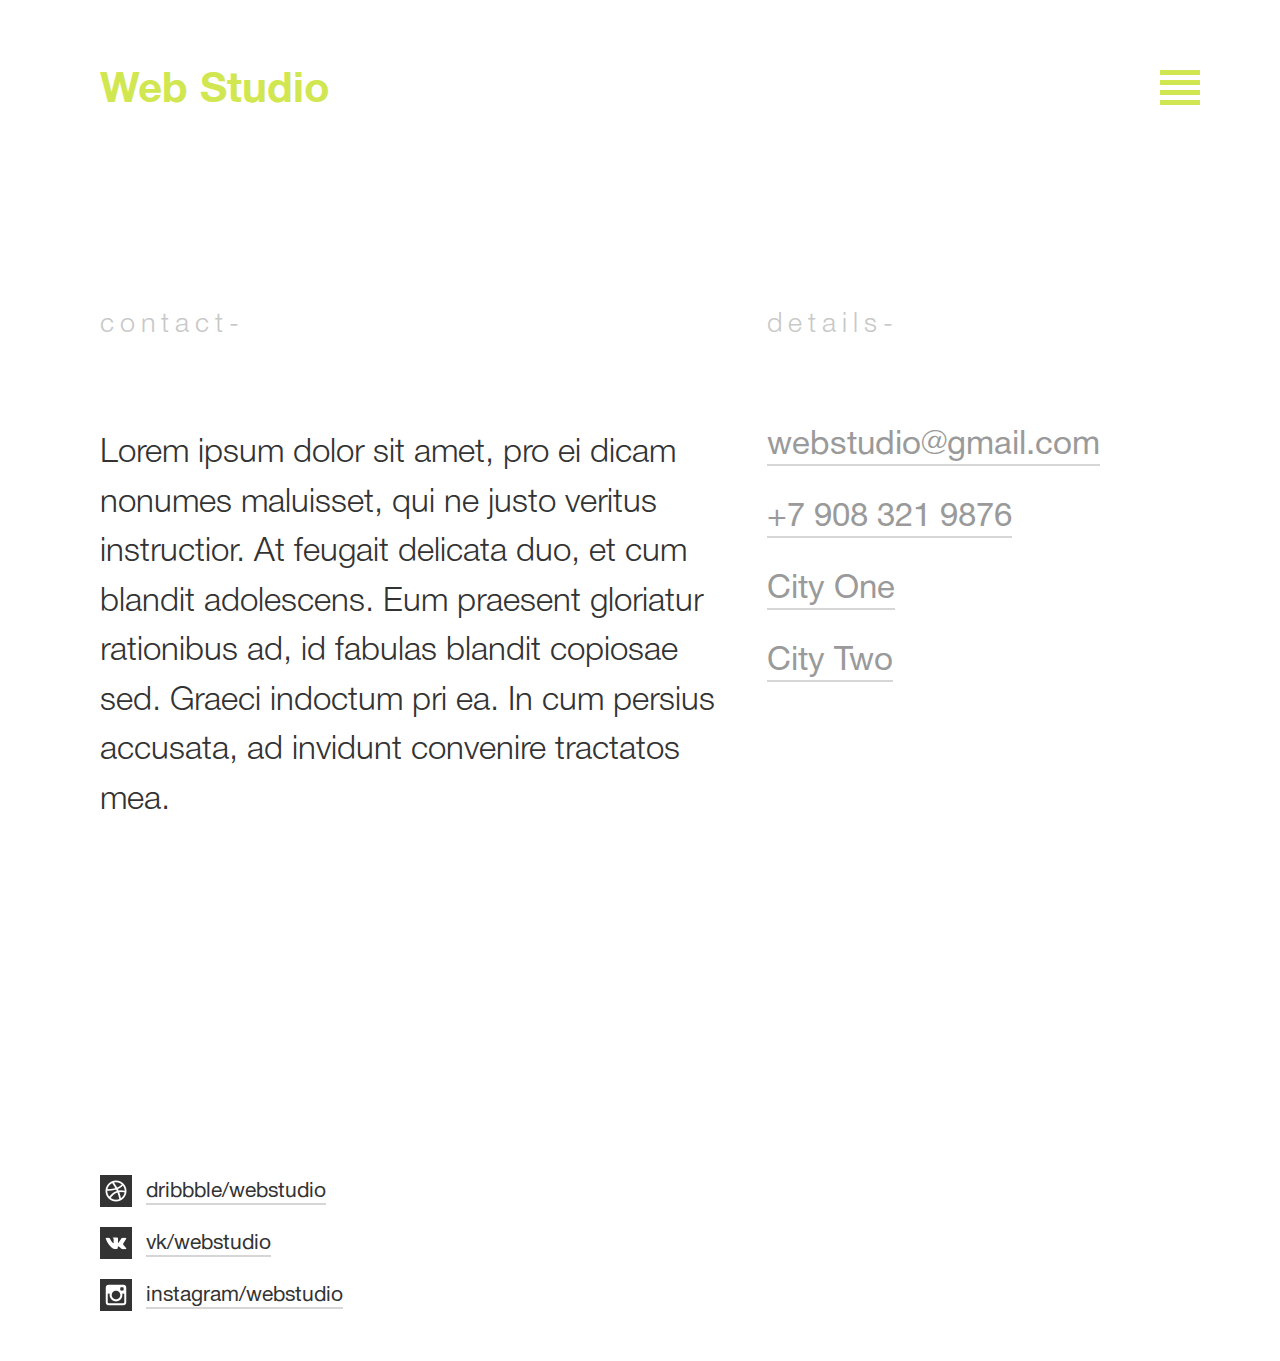
==== contact.html @ 8dd9d533 "minor changes" ====
<!DOCTYPE html>
<html lang="ru">
<head>
    <meta charset="UTF-8">
    <title>Web Studio - Contact</title>
    <link rel="stylesheet" href="assets/css/style.css">
    <script src="assets/js/jquery-2.1.4.min.js"></script>
    <script src="assets/js/footer.js"></script>
</head>
<body>
<!-- ============================================================ -->
                        <!-- HEADER -->
<!-- ============================================================ -->
    <div class="header">
        <div class="l-container">
            <div class="l-left">
                <div class="header__logo header__logo--contacts">Web Studio</div>
            </div>
            <div class="l-right">
                <div class="header__menu-btn">
                    <div class="header__line header__line--contacts"></div>
                    <div class="header__line header__line--contacts"></div>
                    <div class="header__line header__line--contacts"></div>
                    <div class="header__line header__line--contacts"></div>
                </div>
            </div>
        </div>
    </div>
<!-- ============================================================ -->
                        <!-- END HEADER -->
<!-- ============================================================ -->
<!-- ============================================================ -->
                        <!-- GRID -->
<!-- ============================================================ -->
<div class="grid">
    <div class="l-container">
        <div class="grid__item grid__item--left grid__7">
            <div class="description__header">contact-</div>
            <div class="description__body">
               Lorem ipsum dolor sit amet, pro ei dicam nonumes maluisset, qui ne
               justo veritus instructior. At feugait delicata duo, et cum blandit
               adolescens. Eum praesent gloriatur rationibus ad, id fabulas blandit
               copiosae sed. Graeci indoctum pri ea. In cum persius accusata, ad
               invidunt convenire tractatos mea. 
            </div>
        </div>
        <div class="grid__item grid__item--right grid__5">
            <div class="description__header">details-</div>
            <a class="description__link" href="#">webstudio@gmail.com</a>
            </br><a class="description__link" href="#">+7 908 321 9876</a>
            </br><a class="description__link">City One</a>    
            </br><a class="description__link">City Two</a>
        </div>
    </div>
</div>
<!-- ============================================================ -->
                        <!-- END GRID -->
<!-- ============================================================ -->
<!-- ============================================================ -->
                        <!-- GRID -->
<!-- ============================================================ -->
<div class="grid">
    <div class="l-container">
        <div class="grid__item grid__12">
            <img src="http://placehold.it/1100x400" alt="" class="grid__image"></div>
        </div>
    </div>
</div>
<!-- ============================================================ -->
                        <!-- END GRID -->
<!-- ============================================================ -->
<!-- ============================================================ -->
                        <!-- FOOTER -->
<!-- ============================================================ -->
    <div class="footer">
        <div class="l-container">
            <div class="l-left">
                <div class="footer__social-line footer__social-line--dribbble">
                    <img class="footer__social-img" src="assets/img/dribbble.png"
                    alt="dribbble">
                    <a class="footer__social-link " 
                        href="https://dribbble.com/webstudio">
                        dribbble/webstudio
                    </a>
                </div>
                <div class="footer__social-line footer__social-line--vk">
                    <img class="footer__social-img" src="assets/img/vk.png" alt="vk">
                    <a class="footer__social-link" 
                        href="https://vk.com/webstudio">
                        vk/webstudio 
                    </a>
                </div>
                <div class="footer__social-line footer__social-line--instagram">
                    <img class="footer__social-img" src="assets/img/instagram.png"
                    alt="instagram">
                    <a class="footer__social-link" 
                        href="https://www.instagram.com/webstudio/">
                        instagram/webstudio 
                    </a>
                </div>
            </div>
            <div class="l-right"></div>
        </div>
    </div>    
<!-- ============================================================ -->
                        <!-- END FOOTER -->
<!-- ============================================================ -->

</body>
</html>
---- assets/css/style.css ----
/* line 5, ../../../../../../../../Ruby22-x64/lib/ruby/gems/2.2.0/gems/compass-core-1.0.3/stylesheets/compass/reset/_utilities.scss */
html, body, div, span, applet, object, iframe,
h1, h2, h3, h4, h5, h6, p, blockquote, pre,
a, abbr, acronym, address, big, cite, code,
del, dfn, em, img, ins, kbd, q, s, samp,
small, strike, strong, sub, sup, tt, var,
b, u, i, center,
dl, dt, dd, ol, ul, li,
fieldset, form, label, legend,
table, caption, tbody, tfoot, thead, tr, th, td,
article, aside, canvas, details, embed,
figure, figcaption, footer, header, hgroup,
menu, nav, output, ruby, section, summary,
time, mark, audio, video {
  margin: 0;
  padding: 0;
  border: 0;
  font: inherit;
  font-size: 100%;
  vertical-align: baseline;
}

/* line 22, ../../../../../../../../Ruby22-x64/lib/ruby/gems/2.2.0/gems/compass-core-1.0.3/stylesheets/compass/reset/_utilities.scss */
html {
  line-height: 1;
}

/* line 24, ../../../../../../../../Ruby22-x64/lib/ruby/gems/2.2.0/gems/compass-core-1.0.3/stylesheets/compass/reset/_utilities.scss */
ol, ul {
  list-style: none;
}

/* line 26, ../../../../../../../../Ruby22-x64/lib/ruby/gems/2.2.0/gems/compass-core-1.0.3/stylesheets/compass/reset/_utilities.scss */
table {
  border-collapse: collapse;
  border-spacing: 0;
}

/* line 28, ../../../../../../../../Ruby22-x64/lib/ruby/gems/2.2.0/gems/compass-core-1.0.3/stylesheets/compass/reset/_utilities.scss */
caption, th, td {
  text-align: left;
  font-weight: normal;
  vertical-align: middle;
}

/* line 30, ../../../../../../../../Ruby22-x64/lib/ruby/gems/2.2.0/gems/compass-core-1.0.3/stylesheets/compass/reset/_utilities.scss */
q, blockquote {
  quotes: none;
}
/* line 103, ../../../../../../../../Ruby22-x64/lib/ruby/gems/2.2.0/gems/compass-core-1.0.3/stylesheets/compass/reset/_utilities.scss */
q:before, q:after, blockquote:before, blockquote:after {
  content: "";
  content: none;
}

/* line 32, ../../../../../../../../Ruby22-x64/lib/ruby/gems/2.2.0/gems/compass-core-1.0.3/stylesheets/compass/reset/_utilities.scss */
a img {
  border: none;
}

/* line 116, ../../../../../../../../Ruby22-x64/lib/ruby/gems/2.2.0/gems/compass-core-1.0.3/stylesheets/compass/reset/_utilities.scss */
article, aside, details, figcaption, figure, footer, header, hgroup, main, menu, nav, section, summary {
  display: block;
}

/* line 2, ../sass/_layout.scss */
.l-container {
  margin: 0 auto;
  width: 1300px;
  padding: 0 100px;
  box-sizing: border-box;
}
/* line 7, ../sass/_layout.scss */
.l-container--justify:after {
  display: inline-block;
  width: 100%;
  content: '';
}

/* line 13, ../sass/_layout.scss */
.l-left {
  float: left;
}

/* line 16, ../sass/_layout.scss */
.l-right {
  float: right;
}

@font-face {
  font-family: "HelveticaNeueCyr-Light";
  src: url('../fonts/HelveticaNeueCyr-Light.otf?1371298208') format('opentype');
}
@font-face {
  font-family: "HelveticaNeueCyr-Roman";
  src: url('../fonts/HelveticaNeueCyr-Roman.otf?1371298208') format('opentype');
}
@font-face {
  font-family: "HelveticaNeueCyr-Bold";
  src: url('../fonts/HelveticaNeueCyr-Bold.otf?1371298208') format('opentype');
}
/* line 1, ../sass/_header.scss */
.header {
  padding-top: 70px;
  padding-bottom: 200px;
  overflow: hidden;
}
/* line 5, ../sass/_header.scss */
.header__logo {
  font-family: HelveticaNeueCyr-Bold, sans-serif;
  font-size: 42px;
}
/* line 8, ../sass/_header.scss */
.header__logo--portfolio {
  color: #26ade4;
}
/* line 9, ../sass/_header.scss */
.header__logo--studio {
  color: #4ecdc4;
}
/* line 10, ../sass/_header.scss */
.header__logo--price {
  color: #c32361;
}
/* line 11, ../sass/_header.scss */
.header__logo--contacts {
  color: #d1e751;
}
/* line 14, ../sass/_header.scss */
.header__line {
  height: 5px;
  width: 40px;
  margin-bottom: 5px;
}
/* line 18, ../sass/_header.scss */
.header__line--portfolio {
  background: #26ade4;
}
/* line 19, ../sass/_header.scss */
.header__line--studio {
  background: #4ecdc4;
}
/* line 20, ../sass/_header.scss */
.header__line--price {
  background: #c32361;
}
/* line 21, ../sass/_header.scss */
.header__line--contacts {
  background: #d1e751;
}

/* line 2, ../sass/_menu.scss */
.menu {
  /* transition: padding 0.2s ease-out 0s; */
  /* display: none; */
  padding-top: 70px;
  /* padding: 70px 100px 100px; */
  /* width: 100%; */
  /* height: 100%; */
  /* max-width: 1300px; */
  background: #FFF none repeat scroll 0% 0%;
  /* position: fixed; */
  z-index: 1000;
  overflow: hidden;
  top: 0px;
  left: 0px;
}
/* line 17, ../sass/_menu.scss */
.menu__close-btn {
  cursor: pointer;
  width: 40px;
  height: 40px;
  float: right;
  position: relative;
  clear: both;
  vertical-align: middle;
}
/* line 26, ../sass/_menu.scss */
.menu__line {
  width: 40px;
  height: 5px;
  position: absolute;
  top: 20px;
  left: 20px;
  margin-left: -20px;
  background: #D6D6D7 none repeat scroll 0% 0%;
}
/* line 34, ../sass/_menu.scss */
.menu__line--left {
  transform: rotate(45deg);
}
/* line 37, ../sass/_menu.scss */
.menu__line--right {
  transform: rotate(-45deg);
}
/* line 41, ../sass/_menu.scss */
.menu__list {
  padding-top: 50px;
  text-align: right;
  float: right;
  clear: right;
}
/* line 47, ../sass/_menu.scss */
.menu__item {
  /* font-size: 3.8rem; */
  /* line-height: 3.8rem; */
  /* opacity: 0; */
  /* transform: translate(160px, 0px); */
  margin-bottom: 30px;
}
/* line 53, ../sass/_menu.scss */
.menu__item--email {
  padding-top: 30px;
}
/* line 57, ../sass/_menu.scss */
.menu__link {
  text-decoration: none;
  font-size: 38px;
  line-height: 38px;
  font-family: HelveticaNeueCyr-Light,sans-serif;
  color: #333333;
  position: relative;
}
/* line 64, ../sass/_menu.scss */
.menu__link--contact {
  margin-bottom: 35px;
  padding-bottom: 2px;
  font-size: 33px;
  color: #9a9a9a;
  border-bottom: 2px solid #D6D6D7;
  transition: all 0.4s cubic-bezier(0.19, 1, 0.22, 1) 0s;
}
/* line 71, ../sass/_menu.scss */
.menu__link--contact:hover {
  border-color: #4DBCE9;
}
/* line 76, ../sass/_menu.scss */
.menu__dot {
  border-radius: 100%;
  background-clip: padding-box;
  width: 8px;
  height: 8px;
  position: absolute;
  left: -20px;
  top: 20px;
  background-color: red;
}

/* line 1, ../sass/_footer.scss */
.footer {
  margin-top: 200px;
  padding-bottom: 40px;
  overflow: hidden;
}
/* line 5, ../sass/_footer.scss */
.footer__social-line {
  padding: 10px 0;
}
/* line 8, ../sass/_footer.scss */
.footer__social-img {
  width: 32px;
  vertical-align: middle;
  margin-right: 10px;
}
/* line 13, ../sass/_footer.scss */
.footer__social-link {
  vertical-align: middle;
  padding-bottom: 2px;
  text-decoration: none;
  color: #333333;
  font-size: 21px;
  border-bottom: 2px solid #D6D6D7;
  transition: all 0.4s cubic-bezier(0.19, 1, 0.22, 1) 0s;
  /* &--dribbble:hover {border-color: $dribble-color;} */
  /* &--vk:hover { border-color: $vk-color; } */
  /* &--instagram:hover {border-color: $instagram-color;} */
}

/* line 1, ../sass/_description.scss */
.description {
  padding-bottom: 110px;
}
/* line 3, ../sass/_description.scss */
.description--nopadding {
  padding-bottom: 0;
}
/* line 7, ../sass/_description.scss */
.description__header {
  letter-spacing: 6px;
  font-size: 27px;
  color: #c8c8c8;
  font-family: HelveticaNeueCyr-Light, sans-serif;
  margin-bottom: 90px;
}
/* line 14, ../sass/_description.scss */
.description__name {
  color: #333333;
  font-family: HelveticaNeueCyr-Bold, sans-serif;
  font-size: 27px;
  margin-bottom: 80px;
}
/* line 21, ../sass/_description.scss */
.description__body {
  padding-bottom: 40px;
  font-size: 33px;
  line-height: 150%;
  font-family: HelveticaNeueCyr-Light, sans-serif;
}
/* line 26, ../sass/_description.scss */
.description__body--width900 {
  width: 900px;
}
/* line 29, ../sass/_description.scss */
.description__body--padding-right-100 {
  padding-right: 100px;
}
/* line 33, ../sass/_description.scss */
.description__partners-container {
  vertical-align: top;
  display: inline-block;
  width: 50%;
}
/* line 39, ../sass/_description.scss */
.description__link {
  display: inline-block;
  margin-bottom: 35px;
  padding-bottom: 2px;
  font-size: 33px;
  color: #9a9a9a;
  text-decoration: none;
  border-bottom: 2px solid #D6D6D7;
  transition: all 0.4s cubic-bezier(0.19, 1, 0.22, 1) 0s;
}
/* line 48, ../sass/_description.scss */
.description__link:hover {
  border-color: #4DBCE9;
}

/* line 1, ../sass/_grid.scss */
.grid {
  overflow: hidden;
  font-size: 0;
}
/* line 4, ../sass/_grid.scss */
.grid__12 {
  width: 100%;
}
/* line 7, ../sass/_grid.scss */
.grid__7 {
  width: 58.3333%;
}
/* line 10, ../sass/_grid.scss */
.grid__8 {
  width: 66.6667%;
}
/* line 13, ../sass/_grid.scss */
.grid__5 {
  width: 41.6666%;
}
/* line 16, ../sass/_grid.scss */
.grid__4 {
  width: 33.3333%;
}
/* line 19, ../sass/_grid.scss */
.grid__item {
  font-size: 1;
  display: inline-block;
  box-sizing: border-box;
  vertical-align: top;
  margin-bottom: 50px;
}
/* line 25, ../sass/_grid.scss */
.grid__item--left {
  padding-right: 25px;
}
/* line 26, ../sass/_grid.scss */
.grid__item--right {
  padding-left: 25px;
}
/* line 28, ../sass/_grid.scss */
.grid__image {
  max-width: 100%;
  height: 400px;
}

/* line 1, ../sass/_skills.scss */
.skills {
  background: transparent url("../img/skills_bg.jpg") no-repeat scroll center 100%;
  text-align: justify;
  padding: 20px 0px;
}
/* line 6, ../sass/_skills.scss */
.skills__item {
  display: inline-block;
  text-align: center;
}
/* line 10, ../sass/_skills.scss */
.skills__image {
  margin-bottom: 10px;
}
/* line 14, ../sass/_skills.scss */
.skills__name {
  font-family: HelveticaNeueCyr-Bold, sans-serif;
  font-size: 20px;
  color: #FFF;
}

/* line 1, ../sass/_pricing-table.scss */
.pricing-table {
  text-align: center;
}

/* line 5, ../sass/_pricing-table.scss */
.pricing-col {
  width: 300px;
  margin-right: 20px;
  display: inline-block;
}
/* line 9, ../sass/_pricing-table.scss */
.pricing-col--last {
  margin-right: 0;
}
/* line 11, ../sass/_pricing-table.scss */
.pricing-col__item {
  color: #969390;
  background-color: #f7f7f7;
  border-bottom: 2px solid #f0f0f0;
  padding: 30px;
}
/* line 16, ../sass/_pricing-table.scss */
.pricing-col__item--main {
  padding-top: 50px;
  background-color: #181818;
  height: 300px;
  box-sizing: border-box;
}
/* line 22, ../sass/_pricing-table.scss */
.pricing-col__item--bold {
  font-weight: bold;
  color: #333333;
}
/* line 27, ../sass/_pricing-table.scss */
.pricing-col__header {
  margin-bottom: 50px;
  color: #fff;
  font-weight: bold;
  text-transform: uppercase;
  letter-spacing: 8px;
  text-align: center;
}
/* line 35, ../sass/_pricing-table.scss */
.pricing-col__price {
  display: inline-block;
  position: relative;
  margin-bottom: 40px;
  color: #fff;
  font-size: 75px;
  text-transform: uppercase;
  text-align: center;
}
/* line 44, ../sass/_pricing-table.scss */
.pricing-col__unit {
  font-size: 32px;
  position: absolute;
  top: 0;
  left: -20px;
}
/* line 50, ../sass/_pricing-table.scss */
.pricing-col__description {
  font-style: italic;
  text-align: center;
  font-size: 15px;
}
/* line 55, ../sass/_pricing-table.scss */
.pricing-col__label {
  padding: 5px;
  text-transform: uppercase;
  color: #FFF;
  background: #c32361;
  border-radius: 4px;
}

/* line 14, ../sass/style.scss */
body {
  font-family: HelveticaNeueCyr-Roman, sans-serif;
  color: #333333;
}

/*# sourceMappingURL=style.css.map */
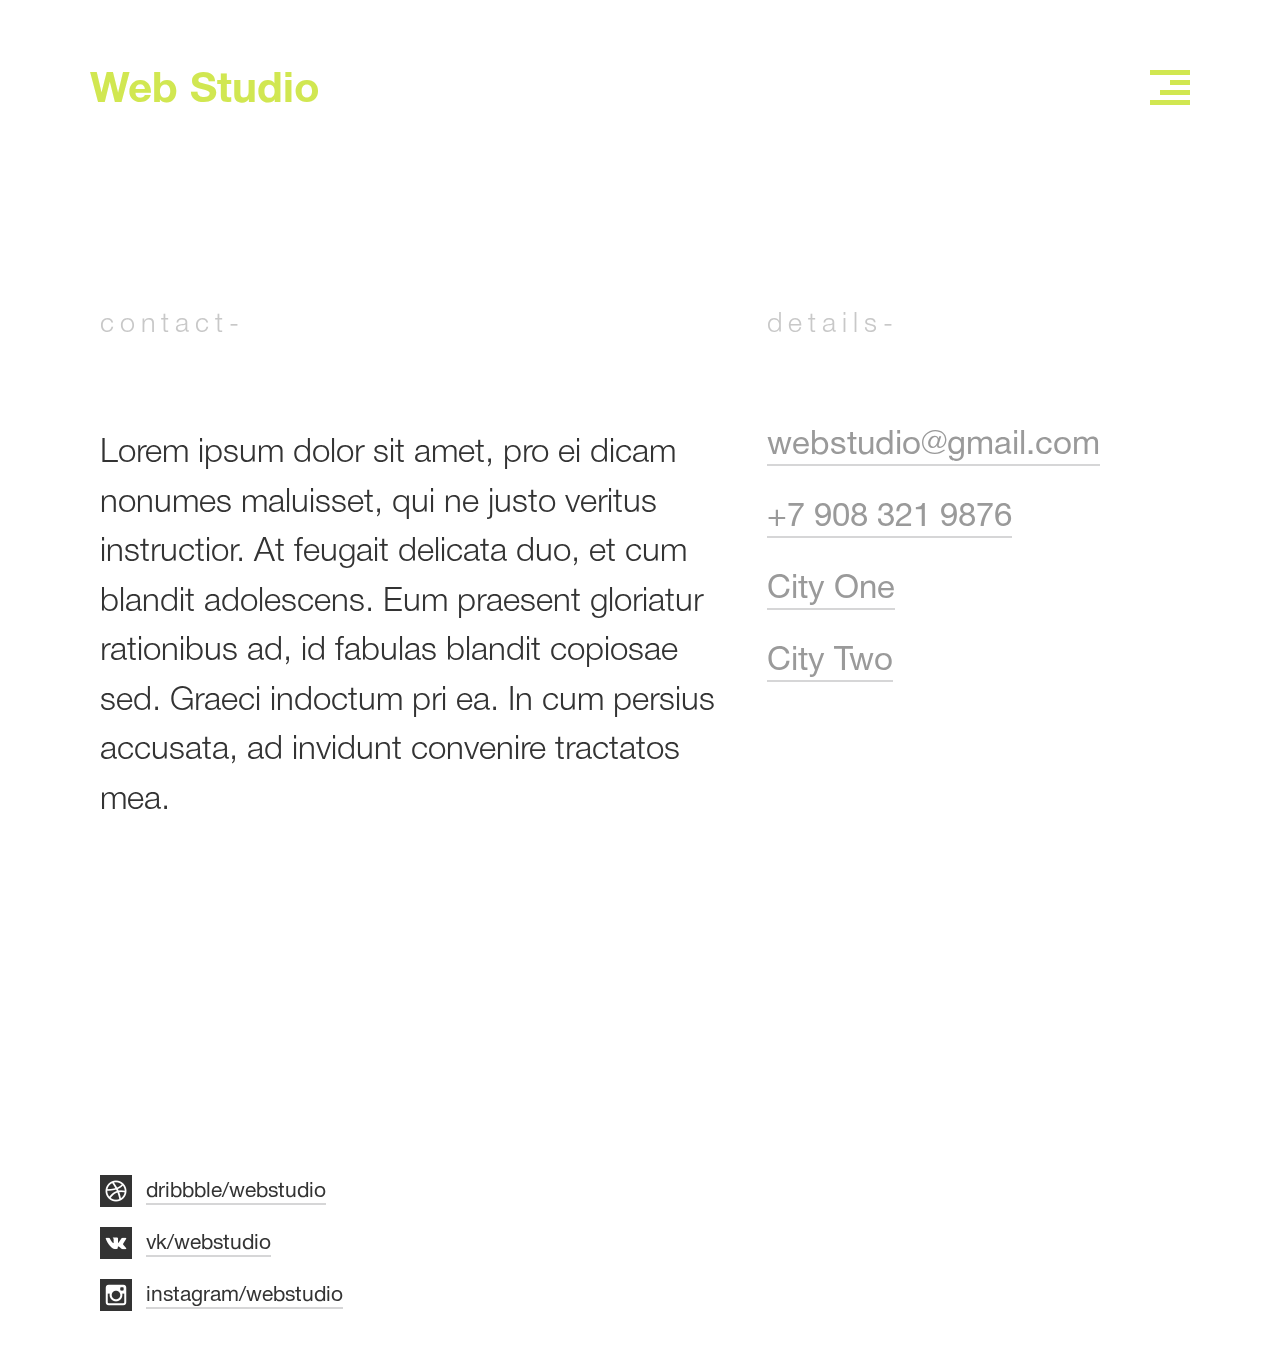
==== commit 43e01c79: "improvements to menu" ====
--- a/contact.html
+++ b/contact.html
@@ -4,28 +4,77 @@
     <meta charset="UTF-8">
     <title>Web Studio - Contact</title>
     <link rel="stylesheet" href="assets/css/style.css">
-    <script src="assets/js/jquery-2.1.4.min.js"></script>
-    <script src="assets/js/footer.js"></script>
 </head>
 <body>
 <!-- ============================================================ -->
+                        <!-- MENU -->
+<!-- ============================================================ -->
+<nav class="menu" role="navigation">
+    <div class="l-container">
+        <div class="menu__close-btn js-menu-toggle">
+            <div class="menu__line menu__line--left"></div>
+            <div class="menu__line menu__line--right"></div>
+        </div>
+        <ul class="menu__list" role="menu">
+            <li class="menu__item">
+                <a class="menu__link"  href="index.html">
+                    <div class="menu__dot menu__dot--portfolio"></div>
+                    Portfolio 
+                </a>
+            </li>
+            <li class="menu__item">
+                <a class="menu__link"  href="studio.html">
+                    <div class="menu__dot menu__dot--studio"></div>
+                    Studio
+                </a>
+            </li>
+            <li class="menu__item">
+                <a class="menu__link"  href="price.html">
+                    <div class="menu__dot menu__dot--price"></div>
+                    Prices
+                </a>
+            </li>
+            <li class="menu__item">
+                <a class="menu__link"  href="contact.html">
+                    <div class="menu__dot menu__dot--contacts menu__dot--current"></div>
+                    Contact
+                </a>
+            </li>
+            <li class="menu__item menu__item--contact menu__item--email">
+                <a class="menu__link menu__link--contact" 
+                    href="mailto:webstudio@gmail.com">
+                    webstudio@gmail.com
+                </a>
+            </li>
+            <li class="menu__item menu__item--contact">
+                <a class="menu__link menu__link--contact" href="tel:+79071239876">
+                    +7 907 123 9876
+                </a>
+            </li>
+        </ul>
+    </div>
+</nav>
+<!-- ============================================================ -->
+                        <!-- END MENU -->
+<!-- ============================================================ -->
+<!-- ============================================================ -->
                         <!-- HEADER -->
 <!-- ============================================================ -->
-    <div class="header">
-        <div class="l-container">
-            <div class="l-left">
-                <div class="header__logo header__logo--contacts">Web Studio</div>
-            </div>
-            <div class="l-right">
-                <div class="header__menu-btn">
-                    <div class="header__line header__line--contacts"></div>
-                    <div class="header__line header__line--contacts"></div>
-                    <div class="header__line header__line--contacts"></div>
-                    <div class="header__line header__line--contacts"></div>
-                </div>
+<div class="header">
+    <div class="l-container">
+        <div class="l-left">
+            <div class="header__logo header__logo--contacts">Web Studio</div>
+        </div>
+        <div class="l-right">
+            <div class="header__menu-btn js-menu-toggle">
+                <div class="header__line header__line01 header__line--contacts"></div>
+                <div class="header__line header__line02 header__line--contacts"></div>
+                <div class="header__line header__line03 header__line--contacts"></div>
+                <div class="header__line header__line04 header__line--contacts"></div>
             </div>
         </div>
     </div>
+</div>
 <!-- ============================================================ -->
                         <!-- END HEADER -->
 <!-- ============================================================ -->
@@ -105,6 +154,9 @@
 <!-- ============================================================ -->
                         <!-- END FOOTER -->
 <!-- ============================================================ -->
-
+<script src="assets/js/jquery-2.1.4.min.js"></script>
+<script src="assets/js/menu.js"></script>
+<script src="assets/js/header.js"></script>
+<script src="assets/js/footer.js"></script>
 </body>
 </html>
--- a/assets/css/style.css
+++ b/assets/css/style.css
@@ -63,109 +63,166 @@
   display: block;
 }
 
-/* line 2, ../sass/_layout.scss */
+@font-face {
+  font-family: "HelveticaNeueCyr-Light";
+  src: url('../fonts/HelveticaNeueCyr-Light.otf?1371298208') format('opentype');
+}
+@font-face {
+  font-family: "HelveticaNeueCyr-Roman";
+  src: url('../fonts/HelveticaNeueCyr-Roman.otf?1371298208') format('opentype');
+}
+@font-face {
+  font-family: "HelveticaNeueCyr-Bold";
+  src: url('../fonts/HelveticaNeueCyr-Bold.otf?1371298208') format('opentype');
+}
+/* line 2, ../sass/blocks/_layout.scss */
 .l-container {
   margin: 0 auto;
   width: 1300px;
   padding: 0 100px;
   box-sizing: border-box;
 }
-/* line 7, ../sass/_layout.scss */
+/* line 7, ../sass/blocks/_layout.scss */
 .l-container--justify:after {
   display: inline-block;
   width: 100%;
   content: '';
 }
 
-/* line 13, ../sass/_layout.scss */
+/* line 13, ../sass/blocks/_layout.scss */
 .l-left {
   float: left;
 }
 
-/* line 16, ../sass/_layout.scss */
+/* line 16, ../sass/blocks/_layout.scss */
 .l-right {
   float: right;
 }
 
-@font-face {
-  font-family: "HelveticaNeueCyr-Light";
-  src: url('../fonts/HelveticaNeueCyr-Light.otf?1371298208') format('opentype');
-}
-@font-face {
-  font-family: "HelveticaNeueCyr-Roman";
-  src: url('../fonts/HelveticaNeueCyr-Roman.otf?1371298208') format('opentype');
-}
-@font-face {
-  font-family: "HelveticaNeueCyr-Bold";
-  src: url('../fonts/HelveticaNeueCyr-Bold.otf?1371298208') format('opentype');
-}
-/* line 1, ../sass/_header.scss */
+/* line 1, ../sass/blocks/_header.scss */
 .header {
   padding-top: 70px;
   padding-bottom: 200px;
   overflow: hidden;
-}
-/* line 5, ../sass/_header.scss */
+  position: fixed;
+  top: 0;
+  left: 50%;
+  transform: translateX(-50%);
+}
+/* line 9, ../sass/blocks/_header.scss */
 .header__logo {
   font-family: HelveticaNeueCyr-Bold, sans-serif;
   font-size: 42px;
 }
-/* line 8, ../sass/_header.scss */
+/* line 12, ../sass/blocks/_header.scss */
 .header__logo--portfolio {
   color: #26ade4;
 }
-/* line 9, ../sass/_header.scss */
+/* line 13, ../sass/blocks/_header.scss */
 .header__logo--studio {
   color: #4ecdc4;
 }
-/* line 10, ../sass/_header.scss */
+/* line 14, ../sass/blocks/_header.scss */
 .header__logo--price {
   color: #c32361;
 }
-/* line 11, ../sass/_header.scss */
+/* line 15, ../sass/blocks/_header.scss */
 .header__logo--contacts {
   color: #d1e751;
 }
-/* line 14, ../sass/_header.scss */
+/* line 18, ../sass/blocks/_header.scss */
+.header__menu-btn {
+  display: block;
+  position: relative;
+  width: 40px;
+  height: 40px;
+  cursor: pointer;
+}
+/* line 26, ../sass/blocks/_header.scss */
 .header__line {
+  position: absolute;
+  right: 0;
   height: 5px;
   width: 40px;
-  margin-bottom: 5px;
-}
-/* line 18, ../sass/_header.scss */
+  transition: all 0.4s cubic-bezier(0.19, 1, 0.22, 1) 0s;
+}
+/* line 32, ../sass/blocks/_header.scss */
 .header__line--portfolio {
   background: #26ade4;
 }
-/* line 19, ../sass/_header.scss */
+/* line 33, ../sass/blocks/_header.scss */
 .header__line--studio {
   background: #4ecdc4;
 }
-/* line 20, ../sass/_header.scss */
+/* line 34, ../sass/blocks/_header.scss */
 .header__line--price {
   background: #c32361;
 }
-/* line 21, ../sass/_header.scss */
+/* line 35, ../sass/blocks/_header.scss */
 .header__line--contacts {
   background: #d1e751;
 }
-
-/* line 2, ../sass/_menu.scss */
+/* line 37, ../sass/blocks/_header.scss */
+.header__line01 {
+  width: 40px;
+  top: 0;
+}
+/* line 40, ../sass/blocks/_header.scss */
+.header__line01--mouseover {
+  width: 20px;
+}
+/* line 44, ../sass/blocks/_header.scss */
+.header__line02 {
+  width: 20px;
+  top: 10px;
+}
+/* line 47, ../sass/blocks/_header.scss */
+.header__line02--mouseover {
+  width: 30px;
+}
+/* line 51, ../sass/blocks/_header.scss */
+.header__line03 {
+  width: 30px;
+  top: 20px;
+}
+/* line 54, ../sass/blocks/_header.scss */
+.header__line03--mouseover {
+  width: 40px;
+}
+/* line 58, ../sass/blocks/_header.scss */
+.header__line04 {
+  width: 40px;
+  top: 30px;
+}
+/* line 61, ../sass/blocks/_header.scss */
+.header__line04--mouseover {
+  width: 20px;
+}
+
+/* line 2, ../sass/blocks/_menu.scss */
 .menu {
-  /* transition: padding 0.2s ease-out 0s; */
-  /* display: none; */
+  opacity: 0;
+  display: block;
+  height: 100%;
+  width: 100%;
+  margin: 0 auto;
+  position: fixed;
+  top: 0;
+  left: 50%;
+  transform: translateX(-50%);
   padding-top: 70px;
-  /* padding: 70px 100px 100px; */
-  /* width: 100%; */
-  /* height: 100%; */
-  /* max-width: 1300px; */
   background: #FFF none repeat scroll 0% 0%;
-  /* position: fixed; */
+  z-index: -100;
+  overflow: hidden;
+  transition: all 0.8s cubic-bezier(0.19, 1, 0.22, 1) 0s;
+}
+/* line 19, ../sass/blocks/_menu.scss */
+.menu--open {
+  display: block;
+  opacity: 1;
   z-index: 1000;
-  overflow: hidden;
-  top: 0px;
-  left: 0px;
-}
-/* line 17, ../sass/_menu.scss */
+}
+/* line 26, ../sass/blocks/_menu.scss */
 .menu__close-btn {
   cursor: pointer;
   width: 40px;
@@ -175,7 +232,7 @@
   clear: both;
   vertical-align: middle;
 }
-/* line 26, ../sass/_menu.scss */
+/* line 35, ../sass/blocks/_menu.scss */
 .menu__line {
   width: 40px;
   height: 5px;
@@ -185,34 +242,30 @@
   margin-left: -20px;
   background: #D6D6D7 none repeat scroll 0% 0%;
 }
-/* line 34, ../sass/_menu.scss */
+/* line 43, ../sass/blocks/_menu.scss */
 .menu__line--left {
   transform: rotate(45deg);
 }
-/* line 37, ../sass/_menu.scss */
+/* line 46, ../sass/blocks/_menu.scss */
 .menu__line--right {
   transform: rotate(-45deg);
 }
-/* line 41, ../sass/_menu.scss */
+/* line 50, ../sass/blocks/_menu.scss */
 .menu__list {
   padding-top: 50px;
   text-align: right;
   float: right;
   clear: right;
 }
-/* line 47, ../sass/_menu.scss */
+/* line 56, ../sass/blocks/_menu.scss */
 .menu__item {
-  /* font-size: 3.8rem; */
-  /* line-height: 3.8rem; */
-  /* opacity: 0; */
-  /* transform: translate(160px, 0px); */
   margin-bottom: 30px;
 }
-/* line 53, ../sass/_menu.scss */
+/* line 58, ../sass/blocks/_menu.scss */
 .menu__item--email {
   padding-top: 30px;
 }
-/* line 57, ../sass/_menu.scss */
+/* line 62, ../sass/blocks/_menu.scss */
 .menu__link {
   text-decoration: none;
   font-size: 38px;
@@ -221,7 +274,7 @@
   color: #333333;
   position: relative;
 }
-/* line 64, ../sass/_menu.scss */
+/* line 69, ../sass/blocks/_menu.scss */
 .menu__link--contact {
   margin-bottom: 35px;
   padding-bottom: 2px;
@@ -230,11 +283,11 @@
   border-bottom: 2px solid #D6D6D7;
   transition: all 0.4s cubic-bezier(0.19, 1, 0.22, 1) 0s;
 }
-/* line 71, ../sass/_menu.scss */
+/* line 76, ../sass/blocks/_menu.scss */
 .menu__link--contact:hover {
   border-color: #4DBCE9;
 }
-/* line 76, ../sass/_menu.scss */
+/* line 81, ../sass/blocks/_menu.scss */
 .menu__dot {
   border-radius: 100%;
   background-clip: padding-box;
@@ -243,26 +296,47 @@
   position: absolute;
   left: -20px;
   top: 20px;
-  background-color: red;
-}
-
-/* line 1, ../sass/_footer.scss */
+  opacity: 0;
+  transition: all 0.4s cubic-bezier(0.19, 1, 0.22, 1) 0s;
+}
+/* line 91, ../sass/blocks/_menu.scss */
+.menu__dot--current, .menu__dot--mouseover {
+  opacity: 1;
+}
+/* line 94, ../sass/blocks/_menu.scss */
+.menu__dot--portfolio {
+  background-color: #26ade4;
+}
+/* line 95, ../sass/blocks/_menu.scss */
+.menu__dot--studio {
+  background-color: #4ecdc4;
+}
+/* line 96, ../sass/blocks/_menu.scss */
+.menu__dot--price {
+  background-color: #c32361;
+}
+/* line 97, ../sass/blocks/_menu.scss */
+.menu__dot--contacts {
+  background-color: #d1e751;
+}
+
+/* line 1, ../sass/blocks/_footer.scss */
 .footer {
   margin-top: 200px;
   padding-bottom: 40px;
   overflow: hidden;
 }
-/* line 5, ../sass/_footer.scss */
+/* line 5, ../sass/blocks/_footer.scss */
 .footer__social-line {
   padding: 10px 0;
 }
-/* line 8, ../sass/_footer.scss */
+/* line 8, ../sass/blocks/_footer.scss */
 .footer__social-img {
   width: 32px;
   vertical-align: middle;
   margin-right: 10px;
 }
-/* line 13, ../sass/_footer.scss */
+/* line 13, ../sass/blocks/_footer.scss */
 .footer__social-link {
   vertical-align: middle;
   padding-bottom: 2px;
@@ -271,20 +345,20 @@
   font-size: 21px;
   border-bottom: 2px solid #D6D6D7;
   transition: all 0.4s cubic-bezier(0.19, 1, 0.22, 1) 0s;
-  /* &--dribbble:hover {border-color: $dribble-color;} */
-  /* &--vk:hover { border-color: $vk-color; } */
-  /* &--instagram:hover {border-color: $instagram-color;} */
-}
-
-/* line 1, ../sass/_description.scss */
+  /* &--dribbble {border-color: $dribble-color;} */
+  /* &--vk { border-color: $vk-color; } */
+  /* &--instagram {border-color: $instagram-color;} */
+}
+
+/* line 1, ../sass/blocks/_description.scss */
 .description {
   padding-bottom: 110px;
 }
-/* line 3, ../sass/_description.scss */
+/* line 3, ../sass/blocks/_description.scss */
 .description--nopadding {
   padding-bottom: 0;
 }
-/* line 7, ../sass/_description.scss */
+/* line 7, ../sass/blocks/_description.scss */
 .description__header {
   letter-spacing: 6px;
   font-size: 27px;
@@ -292,35 +366,35 @@
   font-family: HelveticaNeueCyr-Light, sans-serif;
   margin-bottom: 90px;
 }
-/* line 14, ../sass/_description.scss */
+/* line 14, ../sass/blocks/_description.scss */
 .description__name {
   color: #333333;
   font-family: HelveticaNeueCyr-Bold, sans-serif;
   font-size: 27px;
   margin-bottom: 80px;
 }
-/* line 21, ../sass/_description.scss */
+/* line 21, ../sass/blocks/_description.scss */
 .description__body {
   padding-bottom: 40px;
   font-size: 33px;
   line-height: 150%;
   font-family: HelveticaNeueCyr-Light, sans-serif;
 }
-/* line 26, ../sass/_description.scss */
+/* line 26, ../sass/blocks/_description.scss */
 .description__body--width900 {
   width: 900px;
 }
-/* line 29, ../sass/_description.scss */
+/* line 29, ../sass/blocks/_description.scss */
 .description__body--padding-right-100 {
   padding-right: 100px;
 }
-/* line 33, ../sass/_description.scss */
+/* line 33, ../sass/blocks/_description.scss */
 .description__partners-container {
   vertical-align: top;
   display: inline-block;
   width: 50%;
 }
-/* line 39, ../sass/_description.scss */
+/* line 39, ../sass/blocks/_description.scss */
 .description__link {
   display: inline-block;
   margin-bottom: 35px;
@@ -331,37 +405,37 @@
   border-bottom: 2px solid #D6D6D7;
   transition: all 0.4s cubic-bezier(0.19, 1, 0.22, 1) 0s;
 }
-/* line 48, ../sass/_description.scss */
+/* line 48, ../sass/blocks/_description.scss */
 .description__link:hover {
   border-color: #4DBCE9;
 }
 
-/* line 1, ../sass/_grid.scss */
+/* line 1, ../sass/blocks/_grid.scss */
 .grid {
   overflow: hidden;
   font-size: 0;
 }
-/* line 4, ../sass/_grid.scss */
+/* line 4, ../sass/blocks/_grid.scss */
 .grid__12 {
   width: 100%;
 }
-/* line 7, ../sass/_grid.scss */
+/* line 7, ../sass/blocks/_grid.scss */
 .grid__7 {
   width: 58.3333%;
 }
-/* line 10, ../sass/_grid.scss */
+/* line 10, ../sass/blocks/_grid.scss */
 .grid__8 {
   width: 66.6667%;
 }
-/* line 13, ../sass/_grid.scss */
+/* line 13, ../sass/blocks/_grid.scss */
 .grid__5 {
   width: 41.6666%;
 }
-/* line 16, ../sass/_grid.scss */
+/* line 16, ../sass/blocks/_grid.scss */
 .grid__4 {
   width: 33.3333%;
 }
-/* line 19, ../sass/_grid.scss */
+/* line 19, ../sass/blocks/_grid.scss */
 .grid__item {
   font-size: 1;
   display: inline-block;
@@ -369,77 +443,77 @@
   vertical-align: top;
   margin-bottom: 50px;
 }
-/* line 25, ../sass/_grid.scss */
+/* line 25, ../sass/blocks/_grid.scss */
 .grid__item--left {
   padding-right: 25px;
 }
-/* line 26, ../sass/_grid.scss */
+/* line 26, ../sass/blocks/_grid.scss */
 .grid__item--right {
   padding-left: 25px;
 }
-/* line 28, ../sass/_grid.scss */
+/* line 28, ../sass/blocks/_grid.scss */
 .grid__image {
   max-width: 100%;
   height: 400px;
 }
 
-/* line 1, ../sass/_skills.scss */
+/* line 1, ../sass/blocks/_skills.scss */
 .skills {
   background: transparent url("../img/skills_bg.jpg") no-repeat scroll center 100%;
   text-align: justify;
   padding: 20px 0px;
 }
-/* line 6, ../sass/_skills.scss */
+/* line 6, ../sass/blocks/_skills.scss */
 .skills__item {
   display: inline-block;
   text-align: center;
 }
-/* line 10, ../sass/_skills.scss */
+/* line 10, ../sass/blocks/_skills.scss */
 .skills__image {
   margin-bottom: 10px;
 }
-/* line 14, ../sass/_skills.scss */
+/* line 14, ../sass/blocks/_skills.scss */
 .skills__name {
   font-family: HelveticaNeueCyr-Bold, sans-serif;
   font-size: 20px;
   color: #FFF;
 }
 
-/* line 1, ../sass/_pricing-table.scss */
+/* line 1, ../sass/blocks/_pricing-table.scss */
 .pricing-table {
   text-align: center;
 }
 
-/* line 5, ../sass/_pricing-table.scss */
+/* line 5, ../sass/blocks/_pricing-table.scss */
 .pricing-col {
   width: 300px;
   margin-right: 20px;
   display: inline-block;
 }
-/* line 9, ../sass/_pricing-table.scss */
+/* line 9, ../sass/blocks/_pricing-table.scss */
 .pricing-col--last {
   margin-right: 0;
 }
-/* line 11, ../sass/_pricing-table.scss */
+/* line 11, ../sass/blocks/_pricing-table.scss */
 .pricing-col__item {
   color: #969390;
   background-color: #f7f7f7;
   border-bottom: 2px solid #f0f0f0;
   padding: 30px;
 }
-/* line 16, ../sass/_pricing-table.scss */
+/* line 16, ../sass/blocks/_pricing-table.scss */
 .pricing-col__item--main {
   padding-top: 50px;
   background-color: #181818;
   height: 300px;
   box-sizing: border-box;
 }
-/* line 22, ../sass/_pricing-table.scss */
+/* line 22, ../sass/blocks/_pricing-table.scss */
 .pricing-col__item--bold {
   font-weight: bold;
   color: #333333;
 }
-/* line 27, ../sass/_pricing-table.scss */
+/* line 27, ../sass/blocks/_pricing-table.scss */
 .pricing-col__header {
   margin-bottom: 50px;
   color: #fff;
@@ -448,7 +522,7 @@
   letter-spacing: 8px;
   text-align: center;
 }
-/* line 35, ../sass/_pricing-table.scss */
+/* line 35, ../sass/blocks/_pricing-table.scss */
 .pricing-col__price {
   display: inline-block;
   position: relative;
@@ -458,20 +532,20 @@
   text-transform: uppercase;
   text-align: center;
 }
-/* line 44, ../sass/_pricing-table.scss */
+/* line 44, ../sass/blocks/_pricing-table.scss */
 .pricing-col__unit {
   font-size: 32px;
   position: absolute;
   top: 0;
   left: -20px;
 }
-/* line 50, ../sass/_pricing-table.scss */
+/* line 50, ../sass/blocks/_pricing-table.scss */
 .pricing-col__description {
   font-style: italic;
   text-align: center;
   font-size: 15px;
 }
-/* line 55, ../sass/_pricing-table.scss */
+/* line 55, ../sass/blocks/_pricing-table.scss */
 .pricing-col__label {
   padding: 5px;
   text-transform: uppercase;
@@ -480,10 +554,11 @@
   border-radius: 4px;
 }
 
-/* line 14, ../sass/style.scss */
+/* line 17, ../sass/style.scss */
 body {
   font-family: HelveticaNeueCyr-Roman, sans-serif;
   color: #333333;
+  padding-top: 312px;
 }
 
 /*# sourceMappingURL=style.css.map */
